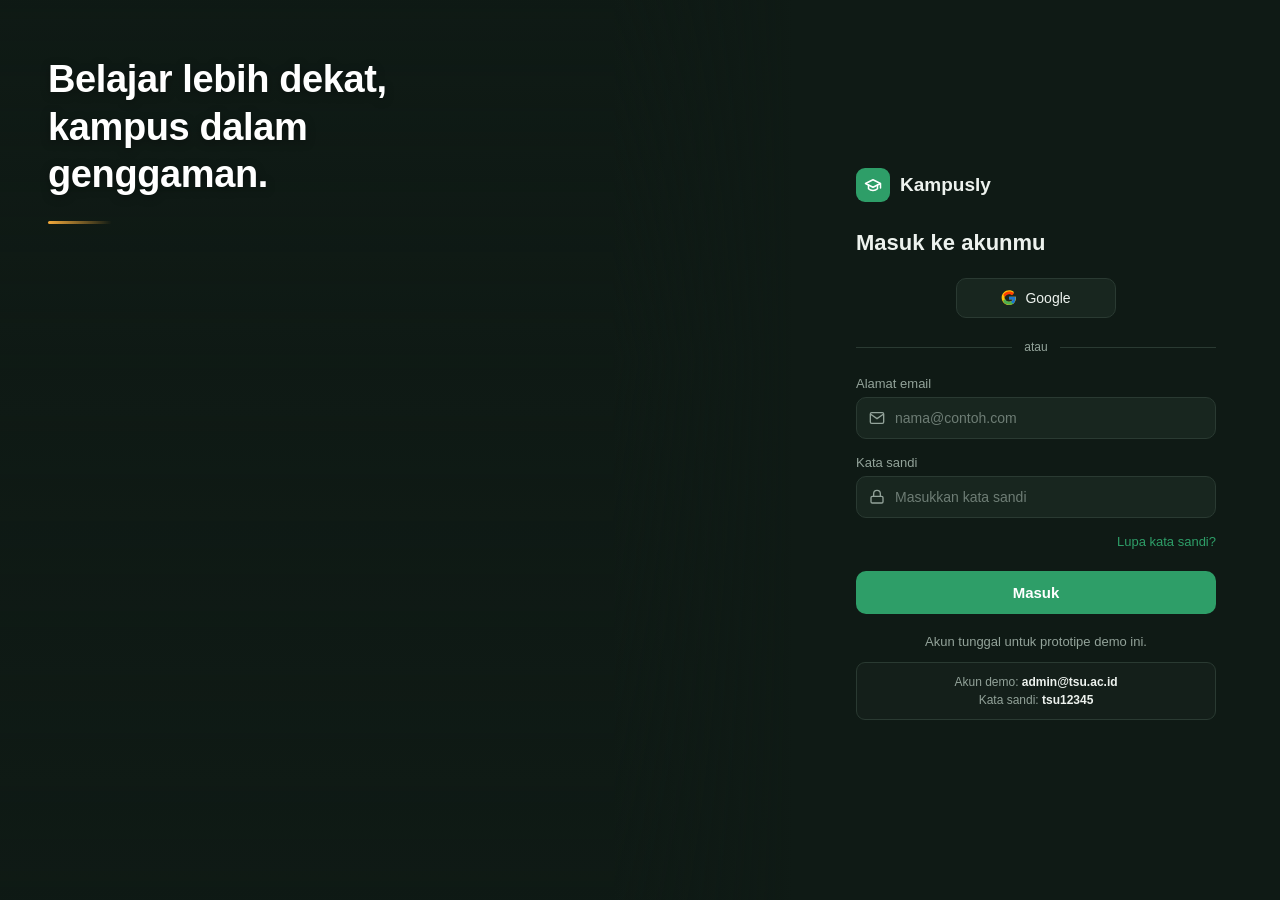
==== persuratan-baru/index.html @ 0b7416fa "Tambah folder persuratan-baru: Dashboard dan Upload Surat - Upload Surat (dulu Penomoran) - Dashboar" ====
<!DOCTYPE html>
<html lang="id">
<head>
<meta charset="UTF-8">
<meta name="viewport" content="width=device-width, initial-scale=1.0">
<title>Masuk ke Kampusly | TSU</title>
<style>
  :root {
    --forest: #2E9E68;
    --forest-dark: #1F7A4D;
    --dark-bg: #0F1A15;
    --dark-surface: #18261F;
    --dark-line: #2A3A32;
    --cream: #F1EFE9;
    --ink: #EDF2EE;
    --ink-soft: #93A39A;
    --amber: #F2A93B;
    --ease-out: cubic-bezier(0.22, 1, 0.36, 1);
  }

  * { box-sizing: border-box; }

  /* ============================================================
     KEYFRAMES
     ============================================================ */
  @keyframes fadeUp {
    from { opacity: 0; transform: translate3d(0, 22px, 0); }
    to   { opacity: 1; transform: translate3d(0, 0, 0); }
  }
  @keyframes fadeIn {
    from { opacity: 0; } to { opacity: 1; }
  }
  @keyframes floatUp {
    0%   { transform: translate3d(0, 0, 0) scale(.5);      opacity: 0; }
    12%  { opacity: .85; }
    85%  { opacity: .35; }
    100% { transform: translate3d(40px, -110vh, 0) scale(1.15); opacity: 0; }
  }
  @keyframes growLine {
    from { width: 0;    opacity: 0; }
    to   { width: 64px; opacity: 1; }
  }
  @keyframes lineGrow {
    from { transform: scaleX(0); }
    to   { transform: scaleX(1); }
  }
  @keyframes pulseRing {
    0%   { box-shadow: 0 0 0 0 rgba(46,158,104,.45); }
    70%  { box-shadow: 0 0 0 12px rgba(46,158,104,0); }
    100% { box-shadow: 0 0 0 0 rgba(46,158,104,0); }
  }
  @keyframes shine {
    0%   { transform: translateX(-160%) skewX(-20deg); }
    55%  { transform: translateX(340%)  skewX(-20deg); }
    100% { transform: translateX(340%)  skewX(-20deg); }
  }
  @keyframes rippleAnim {
    to { transform: scale(2.6); opacity: 0; }
  }
  @keyframes spin { to { transform: rotate(360deg); } }
  @keyframes wiggle {
    0%, 100% { transform: rotate(0) scale(1); }
    30%      { transform: rotate(-9deg) scale(1.12); }
    65%      { transform: rotate(9deg)  scale(1.12); }
  }

  body {
    margin: 0;
    font-family: 'Segoe UI', 'Inter', -apple-system, BlinkMacSystemFont, sans-serif;
    background: var(--dark-bg);
    color: var(--ink);
    overflow-x: hidden;
  }

  .page {
    min-height: 100vh;
    display: flex;
    align-items: stretch;
  }

  /* ---------- LEFT: Video Panel ---------- */
  .story {
    flex: 1.8;
    position: relative;
    overflow: hidden;
    display: none;
  }

  @media (min-width: 900px) {
    .story {
      display: flex;
      flex-direction: column;
      animation: fadeIn 1.1s ease both;
    }
  }

  .story-photo {
    position: absolute;
    inset: 0;
    width: 100%;
    height: 100%;
    object-fit: cover;
    object-position: center center;
    z-index: 0;
    will-change: transform;
  }

  .story-overlay {
    position: absolute;
    inset: 0;
    background: linear-gradient(180deg,
      rgba(15,26,21,0.55) 0%,
      rgba(15,26,21,0.15) 40%,
      rgba(15,26,21,0.55) 100%);
    z-index: 1;
  }

  /* Transisi ke warna gelap */
  .story::after {
    content: "";
    position: absolute;
    top: 0;
    right: -1px;
    bottom: 0;
    width: 180px;
    background: linear-gradient(90deg, transparent, var(--dark-bg));
    z-index: 4;
    pointer-events: none;
  }

  .particles {
    position: absolute;
    inset: 0;
    z-index: 2;
    pointer-events: none;
    overflow: hidden;
  }
  .particles span {
    position: absolute;
    bottom: -12%;
    width: 8px;
    height: 8px;
    border-radius: 50%;
    background: rgba(255, 255, 255, 0.55);
    filter: blur(0.4px);
    animation: floatUp linear infinite;
    will-change: transform, opacity;
  }
  .particles span:nth-child(1) { left: 8%;  width: 6px;  height: 6px;  animation-duration: 15s; animation-delay: 0s;    }
  .particles span:nth-child(2) { left: 24%; width: 10px; height: 10px; background: rgba(242,169,59,.55); animation-duration: 19s; animation-delay: 2.5s; }
  .particles span:nth-child(3) { left: 41%; width: 5px;  height: 5px;  animation-duration: 13s; animation-delay: 5s;    }
  .particles span:nth-child(4) { left: 58%; width: 9px;  height: 9px;  background: rgba(160,220,180,.6);  animation-duration: 21s; animation-delay: 1.2s; }
  .particles span:nth-child(5) { left: 76%; width: 6px;  height: 6px;  animation-duration: 17s; animation-delay: 7s;    }
  .particles span:nth-child(6) { left: 90%; width: 12px; height: 12px; background: rgba(255,255,255,.35); animation-duration: 23s; animation-delay: 3.6s; }

  .story h1 {
    position: relative;
    z-index: 3;
    font-size: clamp(28px, 3vw, 38px);
    line-height: 1.25;
    max-width: 380px;
    font-weight: 600;
    letter-spacing: -0.01em;
    color: #ffffff;
    text-shadow: 0 2px 10px rgba(0,0,0,0.35);
    margin: 56px 0 0 48px;
    animation: fadeUp .9s var(--ease-out) .35s both;
  }
  .story h1::after {
    content: "";
    display: block;
    height: 3px;
    width: 0;
    margin-top: 22px;
    border-radius: 3px;
    background: linear-gradient(90deg, var(--amber), rgba(242,169,59,0));
    animation: growLine .9s var(--ease-out) .95s both;
  }

  /* ---------- RIGHT: Auth Panel (GELAP) ---------- */
  .auth {
    flex: 1;
    display: flex;
    align-items: center;
    justify-content: center;
    padding: 40px 24px;
    position: relative;
    z-index: 5;
    background: var(--dark-bg);
  }

  .auth-card {
    width: 100%;
    max-width: 360px;
  }

  .brand, h2, .sso-row, .divider, .field,
  .row-between, .btn-primary, .signup, .terms, .copyright {
    animation: fadeUp .7s var(--ease-out) both;
  }

  .brand      { animation-delay: .05s; }
  h2          { animation-delay: .15s; }
  .sso-row    { animation-delay: .25s; }
  .divider    { animation-delay: .35s; }
  .field:nth-child(1) { animation-delay: .45s; }
  .field:nth-child(2) { animation-delay: .55s; }
  .row-between{ animation-delay: .65s; }
  .btn-primary{ animation-delay: .75s; }
  .signup     { animation-delay: .85s; }

  .brand {
    display: flex;
    align-items: center;
    gap: 10px;
    margin-bottom: 28px;
  }

  .brand-mark {
    position: relative;
    width: 34px;
    height: 34px;
    border-radius: 9px;
    background: var(--forest);
    display: flex;
    align-items: center;
    justify-content: center;
    transition: transform .25s var(--ease-out), background .25s ease;
  }
  .brand-mark:hover { transform: rotate(-6deg) scale(1.06); }
  .brand-mark::after {
    content: "";
    position: absolute;
    inset: 0;
    border-radius: 9px;
    animation: pulseRing 2.8s ease-out infinite;
  }
  .brand-mark svg { width: 18px; height: 18px; }

  .brand-name {
    font-size: 19px;
    font-weight: 700;
    color: var(--ink);
  }

  h2 {
    font-size: 22px;
    font-weight: 600;
    margin: 0 0 22px 0;
    color: var(--ink);
  }

  .sso-row {
    display: flex;
    justify-content: center;
    gap: 10px;
    margin-bottom: 22px;
  }

  .sso-row .sso-btn {
    flex: 0 0 auto;
    min-width: 160px;
  }

  .sso-btn {
    position: relative;
    overflow: hidden;
    flex: 1;
    display: flex;
    align-items: center;
    justify-content: center;
    gap: 8px;
    padding: 11px 10px;
    border: 1px solid var(--dark-line);
    border-radius: 10px;
    background: var(--dark-surface);
    font-size: 14px;
    font-weight: 500;
    color: var(--ink);
    cursor: pointer;
    transition: border-color .2s ease, box-shadow .25s ease, transform .12s ease, background .2s ease;
  }
  .sso-btn:hover {
    border-color: var(--forest);
    background: #1E2E26;
    box-shadow: 0 6px 16px -8px rgba(46,158,104,.5);
    transform: translateY(-1px);
  }
  .sso-btn:active { transform: scale(0.98); }
  .sso-btn svg { width: 16px; height: 16px; flex-shrink: 0; }
  .sso-btn:hover svg { animation: wiggle .55s ease; }
  .sso-btn .ripple { background: rgba(46,158,104,.22); }

  .divider {
    display: flex;
    align-items: center;
    gap: 12px;
    margin: 4px 0 22px 0;
    color: var(--ink-soft);
    font-size: 12px;
  }
  .divider::before, .divider::after {
    content: "";
    flex: 1;
    height: 1px;
    background: var(--dark-line);
    transform: scaleX(0);
    animation: lineGrow .9s var(--ease-out) .55s forwards;
  }
  .divider::before { transform-origin: right center; }
  .divider::after  { transform-origin: left center;  }

  label {
    display: block;
    font-size: 13px;
    font-weight: 500;
    color: var(--ink-soft);
    margin-bottom: 6px;
    transition: color .2s ease, transform .2s ease;
  }

  .field { margin-bottom: 16px; }
  .field:focus-within label {
    color: var(--forest);
    transform: translateX(2px);
  }

  .input-wrap { position: relative; }

  .input-wrap svg {
    position: absolute;
    left: 13px;
    top: 50%;
    transform: translateY(-50%);
    width: 16px;
    height: 16px;
    color: var(--ink-soft);
    transition: color .2s ease, transform .25s var(--ease-out);
    pointer-events: none;
  }
  .input-wrap:focus-within svg {
    color: var(--forest);
    transform: translateY(-50%) scale(1.15);
  }

  input[type="email"],
  input[type="password"] {
    width: 100%;
    padding: 12px 14px 12px 38px;
    border: 1px solid var(--dark-line);
    border-radius: 10px;
    font-size: 14px;
    background: var(--dark-surface);
    color: var(--ink);
    outline: none;
    transition: border-color .2s ease, box-shadow .25s ease, background .2s ease;
  }

  input::placeholder { color: #6E7D75; transition: opacity .2s ease, transform .2s ease; }
  input:focus::placeholder { opacity: .55; }

  input:focus {
    border-color: var(--forest);
    box-shadow: 0 0 0 3px rgba(46, 158, 104, 0.22);
    background: #1E2E26;
  }

  .row-between {
    display: flex;
    justify-content: flex-end;
    margin-bottom: 22px;
  }

  .link {
    position: relative;
    font-size: 13px;
    color: var(--forest);
    text-decoration: none;
    font-weight: 500;
    transition: color .2s ease;
  }
  .link::after {
    content: "";
    position: absolute;
    left: 0; bottom: -2px;
    width: 100%; height: 1px;
    background: currentColor;
    transform: scaleX(0);
    transform-origin: right center;
    transition: transform .3s var(--ease-out);
  }
  .link:hover::after {
    transform: scaleX(1);
    transform-origin: left center;
  }
  .link:hover { color: #4CC98A; }

  .btn-primary {
    position: relative;
    overflow: hidden;
    width: 100%;
    padding: 13px;
    border: none;
    border-radius: 10px;
    background: var(--forest);
    color: #fff;
    font-size: 15px;
    font-weight: 600;
    cursor: pointer;
    display: flex;
    align-items: center;
    justify-content: center;
    gap: 8px;
    transition: background .2s ease, transform .12s ease, box-shadow .25s ease;
  }
  .btn-primary:hover {
    background: #3CB878;
    box-shadow: 0 10px 22px -12px rgba(46, 158, 104, .9);
    transform: translateY(-1px);
  }
  .btn-primary:active { transform: scale(0.99); }

  .btn-primary::after {
    content: "";
    position: absolute;
    top: 0; left: 0;
    width: 40%;
    height: 100%;
    background: linear-gradient(100deg, transparent, rgba(255,255,255,.25), transparent);
    transform: translateX(-160%) skewX(-20deg);
    animation: shine 4s ease-in-out infinite;
    pointer-events: none;
  }

  .btn-label { transition: opacity .2s ease; }

  .spinner {
    display: none;
    width: 16px;
    height: 16px;
    border-radius: 50%;
    border: 2px solid rgba(255,255,255,.35);
    border-top-color: #fff;
  }
  .btn-primary.loading { pointer-events: none; }
  .btn-primary.loading .spinner {
    display: block;
    animation: spin .7s linear infinite;
  }
  .btn-primary.loading .btn-label { opacity: .75; }

  .ripple {
    position: absolute;
    border-radius: 50%;
    background: rgba(255,255,255,.4);
    transform: scale(0);
    animation: rippleAnim .65s ease-out forwards;
    pointer-events: none;
  }

  .signup {
    text-align: center;
    font-size: 13px;
    color: var(--ink-soft);
    margin-top: 20px;
  }
  .signup a {
    position: relative;
    color: var(--forest);
    font-weight: 600;
    text-decoration: none;
  }
  .signup a::after {
    content: "";
    position: absolute;
    left: 0; bottom: -2px;
    width: 100%; height: 1.5px;
    background: currentColor;
    transform: scaleX(0);
    transform-origin: right center;
    transition: transform .3s var(--ease-out);
  }
  .signup a:hover::after {
    transform: scaleX(1);
    transform-origin: left center;
  }
  .signup a:hover { color: #4CC98A; }

  .terms {
    text-align: center;
    font-size: 11.5px;
    color: var(--ink-soft);
    margin-top: 14px;
    line-height: 1.5;
  }
  .terms a { color: var(--ink-soft); text-decoration: underline; }

  .copyright {
    text-align: center;
    font-size: 11px;
    color: #4E5C55;
    margin-top: 26px;
  }

  .login-message {
    display: none;
    margin: 0 0 14px;
    padding: 10px 12px;
    border: 1px solid rgba(239, 68, 68, .35);
    border-radius: 8px;
    background: rgba(239, 68, 68, .09);
    color: #ff9b9b;
    font-size: 12.5px;
    line-height: 1.45;
  }
  .login-message.show { display: block; }
  .login-message.success {
    border-color: rgba(46, 158, 104, .4);
    background: rgba(46, 158, 104, .1);
    color: #7de0ad;
  }
  .demo-account {
    margin-top: 12px;
    padding: 10px 12px;
    border: 1px solid var(--dark-line);
    border-radius: 9px;
    background: rgba(255,255,255,.025);
    font-size: 12px;
  }
  .demo-account strong { color: var(--ink); font-weight: 600; }

  @media (prefers-reduced-motion: reduce) {
    *, *::before, *::after {
      animation-duration: .001ms !important;
      animation-iteration-count: 1 !important;
      transition-duration: .001ms !important;
    }
  }
</style>
</head>
<body>
  <div class="page">

    <!-- LEFT PANEL -->
    <div class="story">
      <video class="story-photo" autoplay loop muted playsinline>
        <source src="vidssave.com%20MINI%20COMPRO%20TSU%201080P.mp4" type="video/mp4">
        Browser Anda tidak mendukung tag video.
      </video>
      
      <div class="story-overlay"></div>

      <div class="particles" aria-hidden="true">
        <span></span><span></span><span></span>
        <span></span><span></span><span></span>
      </div>

      <h1>Belajar lebih dekat, kampus dalam genggaman.</h1>
    </div>

    <!-- RIGHT PANEL -->
    <div class="auth">
      <div class="auth-card">
        <div class="brand">
          <div class="brand-mark">
            <svg viewBox="0 0 24 24" fill="none" stroke="#fff" stroke-width="2" stroke-linecap="round" stroke-linejoin="round">
              <path d="M22 10v6M2 10l10-5 10 5-10 5z"/>
              <path d="M6 12v5c3 3 9 3 12 0v-5"/>
            </svg>
          </div>
          <span class="brand-name">Kampusly</span>
        </div>

        <h2>Masuk ke akunmu</h2>

        <div class="sso-row">
          <button class="sso-btn" type="button">
            <svg viewBox="0 0 48 48"><path fill="#FFC107" d="M43.6 20.5H42V20H24v8h11.3C33.9 32.4 29.4 35.5 24 35.5 16.5 35.5 10.5 29.5 10.5 22S16.5 8.5 24 8.5c3.6 0 6.8 1.4 9.3 3.6l5.7-5.7C35.6 3 30.1 1 24 1 11.8 1 2 10.8 2 23s9.8 22 22 22c11.3 0 21-8.2 21-22 0-1.5-.2-2.5-.4-3.5z"/><path fill="#FF3D00" d="M6.3 14.7l6.6 4.8C14.6 15.8 19 12.5 24 12.5c3.6 0 6.8 1.4 9.3 3.6l5.7-5.7C35.6 6.5 30.1 4.5 24 4.5c-7.4 0-13.8 4.1-17.1 10.2z"/><path fill="#4CAF50" d="M24 44.5c6 0 11.3-2 15-5.6l-6.9-5.7c-2 1.5-4.7 2.3-8.1 2.3-5.3 0-9.8-3.6-11.3-8.5l-6.7 5.2C9.2 39.8 16 44.5 24 44.5z"/><path fill="#1976D2" d="M43.6 20.5H24v8h11.3c-.9 2.9-2.9 5.1-5.4 6.7l6.9 5.7C41 37.5 44 30.9 44 23c0-1.5-.2-2.5-.4-2.5z"/></svg>
            Google
          </button>
        </div>

        <div class="divider">atau</div>

        <p id="loginMessage" class="login-message" role="alert" aria-live="polite"></p>

        <form novalidate>
          <div class="field">
            <label for="email">Alamat email</label>
            <div class="input-wrap">
              <svg viewBox="0 0 24 24" fill="none" stroke="currentColor" stroke-width="2"><rect x="2" y="4" width="20" height="16" rx="2"/><path d="M22 6l-10 7L2 6"/></svg>
              <input type="email" id="email" placeholder="nama@contoh.com" autocomplete="email">
            </div>
          </div>

          <div class="field">
            <label for="password">Kata sandi</label>
            <div class="input-wrap">
              <svg viewBox="0 0 24 24" fill="none" stroke="currentColor" stroke-width="2"><rect x="3" y="11" width="18" height="10" rx="2"/><path d="M7 11V7a5 5 0 0110 0v4"/></svg>
              <input type="password" id="password" placeholder="Masukkan kata sandi" autocomplete="current-password">
            </div>
          </div>

          <div class="row-between">
            <a href="#" class="link">Lupa kata sandi?</a>
          </div>

          <button class="btn-primary" type="submit">
            <span class="btn-label">Masuk</span>
            <span class="spinner" aria-hidden="true"></span>
          </button>
        </form>

        <p class="signup">Akun tunggal untuk prototipe demo ini.</p>
        <p class="terms demo-account">Akun demo: <strong>admin@tsu.ac.id</strong><br>Kata sandi: <strong>tsu12345</strong></p>

      </div>
    </div>

  </div>

<script>
  (function () {
    const SESSION_KEY = 'kampuslyCurrentUser';
    const DEMO_EMAIL = 'admin@tsu.ac.id';
    const DEMO_PASSWORD = 'tsu12345';
    const form = document.querySelector('form');
    const submitBtn = form.querySelector('.btn-primary');
    const message = document.getElementById('loginMessage');

    function showMessage(text, type) {
      message.textContent = text;
      message.className = 'login-message show' + (type === 'success' ? ' success' : '');
    }

    // Jika sesi demo masih aktif, langsung buka dashboard.
    try {
      if (sessionStorage.getItem(SESSION_KEY)) {
        window.location.replace('dashboard.html');
        return;
      }
    } catch (error) {
      showMessage('Penyimpanan sesi browser tidak tersedia. Coba buka proyek lewat server lokal.', 'error');
    }

    document.querySelectorAll('.btn-primary, .sso-btn').forEach(function (btn) {
      btn.addEventListener('click', function (e) {
        const rect = btn.getBoundingClientRect();
        const size = Math.max(rect.width, rect.height);
        const ripple = document.createElement('span');
        ripple.className = 'ripple';
        ripple.style.width = ripple.style.height = size + 'px';
        ripple.style.left = (e.clientX - rect.left - size / 2) + 'px';
        ripple.style.top = (e.clientY - rect.top - size / 2) + 'px';
        btn.appendChild(ripple);
        setTimeout(function () { ripple.remove(); }, 650);
      });
    });

    form.addEventListener('submit', function (e) {
      e.preventDefault();
      if (submitBtn.classList.contains('loading')) return;

      const email = document.getElementById('email').value.trim().toLowerCase();
      const password = document.getElementById('password').value;
      if (!email || !password) {
        showMessage('Masukkan alamat email dan kata sandi terlebih dahulu.');
        return;
      }
      if (email !== DEMO_EMAIL || password !== DEMO_PASSWORD) {
        showMessage('Email atau kata sandi salah. Gunakan akun demo yang ditampilkan di bawah form.');
        return;
      }

      submitBtn.classList.add('loading');
      showMessage('Login berhasil. Membuka dashboard...', 'success');
      try {
        sessionStorage.setItem(SESSION_KEY, JSON.stringify({
          email: DEMO_EMAIL,
          name: 'Admin TSU'
        }));
      } catch (error) {
        submitBtn.classList.remove('loading');
        showMessage('Sesi tidak dapat disimpan oleh browser. Jalankan lewat localhost atau Live Server.');
        return;
      }

      setTimeout(function () {
        window.location.replace('dashboard.html');
      }, 500);
    });

    document.querySelector('.sso-btn').addEventListener('click', function () {
      showMessage('Login Google belum dihubungkan pada prototipe ini. Gunakan akun demo di bawah form.');
    });
    const forgotLink = document.querySelector('.row-between .link');
    if (forgotLink) forgotLink.addEventListener('click', function (e) {
      e.preventDefault();
      showMessage('Fitur lupa kata sandi belum tersedia pada prototipe demo ini.');
    });
  })();
</script>
</body>
</html>
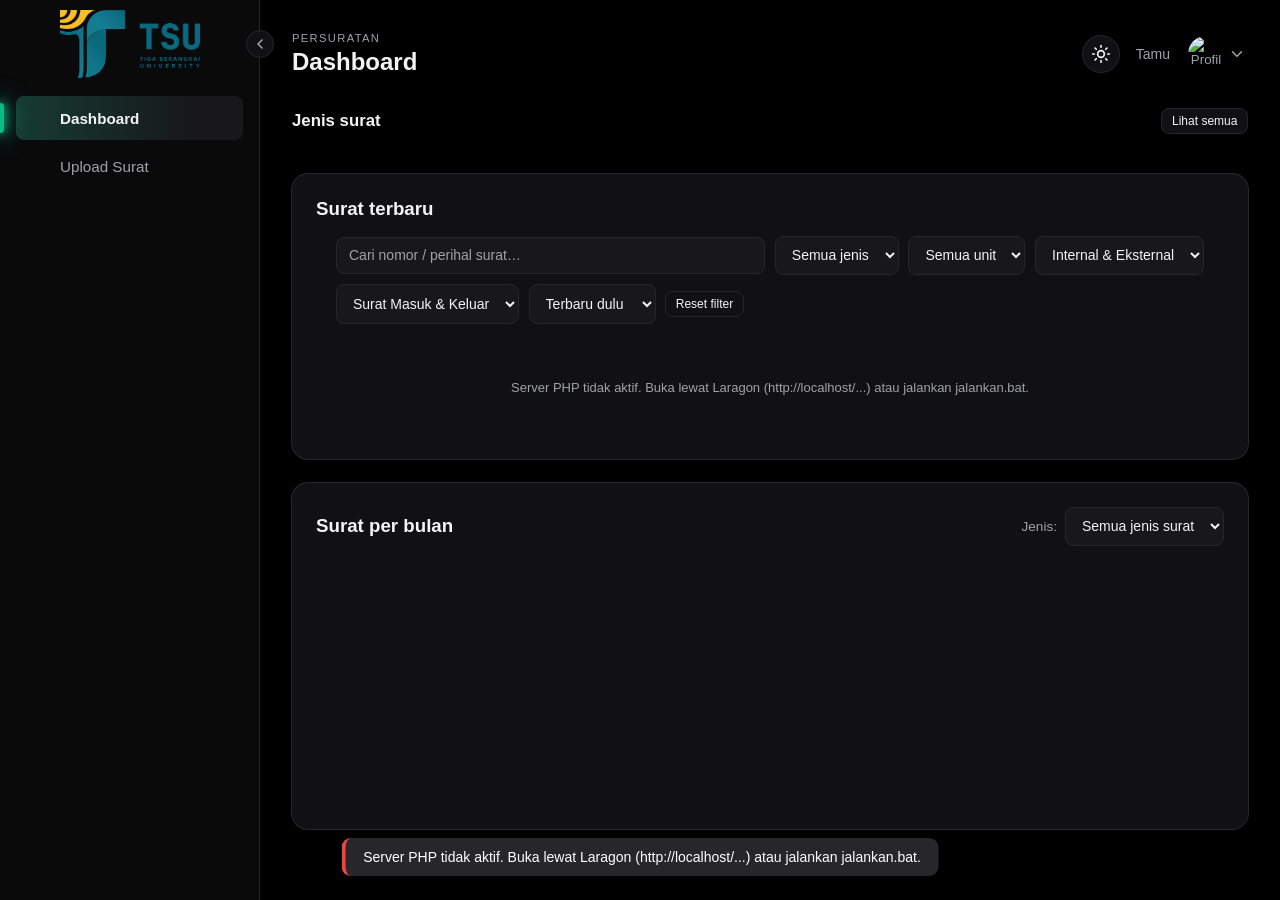
==== commit be5ada36: "Login jadi popup terang: dashboard terbuka tanpa login - Hapus halaman login di awal; index.html men" ====
--- a/persuratan-baru/index.html
+++ b/persuratan-baru/index.html
@@ -1,704 +1,10 @@
 <!DOCTYPE html>
 <html lang="id">
 <head>
-<meta charset="UTF-8">
-<meta name="viewport" content="width=device-width, initial-scale=1.0">
-<title>Masuk ke Kampusly | TSU</title>
-<style>
-  :root {
-    --forest: #2E9E68;
-    --forest-dark: #1F7A4D;
-    --dark-bg: #0F1A15;
-    --dark-surface: #18261F;
-    --dark-line: #2A3A32;
-    --cream: #F1EFE9;
-    --ink: #EDF2EE;
-    --ink-soft: #93A39A;
-    --amber: #F2A93B;
-    --ease-out: cubic-bezier(0.22, 1, 0.36, 1);
-  }
-
-  * { box-sizing: border-box; }
-
-  /* ============================================================
-     KEYFRAMES
-     ============================================================ */
-  @keyframes fadeUp {
-    from { opacity: 0; transform: translate3d(0, 22px, 0); }
-    to   { opacity: 1; transform: translate3d(0, 0, 0); }
-  }
-  @keyframes fadeIn {
-    from { opacity: 0; } to { opacity: 1; }
-  }
-  @keyframes floatUp {
-    0%   { transform: translate3d(0, 0, 0) scale(.5);      opacity: 0; }
-    12%  { opacity: .85; }
-    85%  { opacity: .35; }
-    100% { transform: translate3d(40px, -110vh, 0) scale(1.15); opacity: 0; }
-  }
-  @keyframes growLine {
-    from { width: 0;    opacity: 0; }
-    to   { width: 64px; opacity: 1; }
-  }
-  @keyframes lineGrow {
-    from { transform: scaleX(0); }
-    to   { transform: scaleX(1); }
-  }
-  @keyframes pulseRing {
-    0%   { box-shadow: 0 0 0 0 rgba(46,158,104,.45); }
-    70%  { box-shadow: 0 0 0 12px rgba(46,158,104,0); }
-    100% { box-shadow: 0 0 0 0 rgba(46,158,104,0); }
-  }
-  @keyframes shine {
-    0%   { transform: translateX(-160%) skewX(-20deg); }
-    55%  { transform: translateX(340%)  skewX(-20deg); }
-    100% { transform: translateX(340%)  skewX(-20deg); }
-  }
-  @keyframes rippleAnim {
-    to { transform: scale(2.6); opacity: 0; }
-  }
-  @keyframes spin { to { transform: rotate(360deg); } }
-  @keyframes wiggle {
-    0%, 100% { transform: rotate(0) scale(1); }
-    30%      { transform: rotate(-9deg) scale(1.12); }
-    65%      { transform: rotate(9deg)  scale(1.12); }
-  }
-
-  body {
-    margin: 0;
-    font-family: 'Segoe UI', 'Inter', -apple-system, BlinkMacSystemFont, sans-serif;
-    background: var(--dark-bg);
-    color: var(--ink);
-    overflow-x: hidden;
-  }
-
-  .page {
-    min-height: 100vh;
-    display: flex;
-    align-items: stretch;
-  }
-
-  /* ---------- LEFT: Video Panel ---------- */
-  .story {
-    flex: 1.8;
-    position: relative;
-    overflow: hidden;
-    display: none;
-  }
-
-  @media (min-width: 900px) {
-    .story {
-      display: flex;
-      flex-direction: column;
-      animation: fadeIn 1.1s ease both;
-    }
-  }
-
-  .story-photo {
-    position: absolute;
-    inset: 0;
-    width: 100%;
-    height: 100%;
-    object-fit: cover;
-    object-position: center center;
-    z-index: 0;
-    will-change: transform;
-  }
-
-  .story-overlay {
-    position: absolute;
-    inset: 0;
-    background: linear-gradient(180deg,
-      rgba(15,26,21,0.55) 0%,
-      rgba(15,26,21,0.15) 40%,
-      rgba(15,26,21,0.55) 100%);
-    z-index: 1;
-  }
-
-  /* Transisi ke warna gelap */
-  .story::after {
-    content: "";
-    position: absolute;
-    top: 0;
-    right: -1px;
-    bottom: 0;
-    width: 180px;
-    background: linear-gradient(90deg, transparent, var(--dark-bg));
-    z-index: 4;
-    pointer-events: none;
-  }
-
-  .particles {
-    position: absolute;
-    inset: 0;
-    z-index: 2;
-    pointer-events: none;
-    overflow: hidden;
-  }
-  .particles span {
-    position: absolute;
-    bottom: -12%;
-    width: 8px;
-    height: 8px;
-    border-radius: 50%;
-    background: rgba(255, 255, 255, 0.55);
-    filter: blur(0.4px);
-    animation: floatUp linear infinite;
-    will-change: transform, opacity;
-  }
-  .particles span:nth-child(1) { left: 8%;  width: 6px;  height: 6px;  animation-duration: 15s; animation-delay: 0s;    }
-  .particles span:nth-child(2) { left: 24%; width: 10px; height: 10px; background: rgba(242,169,59,.55); animation-duration: 19s; animation-delay: 2.5s; }
-  .particles span:nth-child(3) { left: 41%; width: 5px;  height: 5px;  animation-duration: 13s; animation-delay: 5s;    }
-  .particles span:nth-child(4) { left: 58%; width: 9px;  height: 9px;  background: rgba(160,220,180,.6);  animation-duration: 21s; animation-delay: 1.2s; }
-  .particles span:nth-child(5) { left: 76%; width: 6px;  height: 6px;  animation-duration: 17s; animation-delay: 7s;    }
-  .particles span:nth-child(6) { left: 90%; width: 12px; height: 12px; background: rgba(255,255,255,.35); animation-duration: 23s; animation-delay: 3.6s; }
-
-  .story h1 {
-    position: relative;
-    z-index: 3;
-    font-size: clamp(28px, 3vw, 38px);
-    line-height: 1.25;
-    max-width: 380px;
-    font-weight: 600;
-    letter-spacing: -0.01em;
-    color: #ffffff;
-    text-shadow: 0 2px 10px rgba(0,0,0,0.35);
-    margin: 56px 0 0 48px;
-    animation: fadeUp .9s var(--ease-out) .35s both;
-  }
-  .story h1::after {
-    content: "";
-    display: block;
-    height: 3px;
-    width: 0;
-    margin-top: 22px;
-    border-radius: 3px;
-    background: linear-gradient(90deg, var(--amber), rgba(242,169,59,0));
-    animation: growLine .9s var(--ease-out) .95s both;
-  }
-
-  /* ---------- RIGHT: Auth Panel (GELAP) ---------- */
-  .auth {
-    flex: 1;
-    display: flex;
-    align-items: center;
-    justify-content: center;
-    padding: 40px 24px;
-    position: relative;
-    z-index: 5;
-    background: var(--dark-bg);
-  }
-
-  .auth-card {
-    width: 100%;
-    max-width: 360px;
-  }
-
-  .brand, h2, .sso-row, .divider, .field,
-  .row-between, .btn-primary, .signup, .terms, .copyright {
-    animation: fadeUp .7s var(--ease-out) both;
-  }
-
-  .brand      { animation-delay: .05s; }
-  h2          { animation-delay: .15s; }
-  .sso-row    { animation-delay: .25s; }
-  .divider    { animation-delay: .35s; }
-  .field:nth-child(1) { animation-delay: .45s; }
-  .field:nth-child(2) { animation-delay: .55s; }
-  .row-between{ animation-delay: .65s; }
-  .btn-primary{ animation-delay: .75s; }
-  .signup     { animation-delay: .85s; }
-
-  .brand {
-    display: flex;
-    align-items: center;
-    gap: 10px;
-    margin-bottom: 28px;
-  }
-
-  .brand-mark {
-    position: relative;
-    width: 34px;
-    height: 34px;
-    border-radius: 9px;
-    background: var(--forest);
-    display: flex;
-    align-items: center;
-    justify-content: center;
-    transition: transform .25s var(--ease-out), background .25s ease;
-  }
-  .brand-mark:hover { transform: rotate(-6deg) scale(1.06); }
-  .brand-mark::after {
-    content: "";
-    position: absolute;
-    inset: 0;
-    border-radius: 9px;
-    animation: pulseRing 2.8s ease-out infinite;
-  }
-  .brand-mark svg { width: 18px; height: 18px; }
-
-  .brand-name {
-    font-size: 19px;
-    font-weight: 700;
-    color: var(--ink);
-  }
-
-  h2 {
-    font-size: 22px;
-    font-weight: 600;
-    margin: 0 0 22px 0;
-    color: var(--ink);
-  }
-
-  .sso-row {
-    display: flex;
-    justify-content: center;
-    gap: 10px;
-    margin-bottom: 22px;
-  }
-
-  .sso-row .sso-btn {
-    flex: 0 0 auto;
-    min-width: 160px;
-  }
-
-  .sso-btn {
-    position: relative;
-    overflow: hidden;
-    flex: 1;
-    display: flex;
-    align-items: center;
-    justify-content: center;
-    gap: 8px;
-    padding: 11px 10px;
-    border: 1px solid var(--dark-line);
-    border-radius: 10px;
-    background: var(--dark-surface);
-    font-size: 14px;
-    font-weight: 500;
-    color: var(--ink);
-    cursor: pointer;
-    transition: border-color .2s ease, box-shadow .25s ease, transform .12s ease, background .2s ease;
-  }
-  .sso-btn:hover {
-    border-color: var(--forest);
-    background: #1E2E26;
-    box-shadow: 0 6px 16px -8px rgba(46,158,104,.5);
-    transform: translateY(-1px);
-  }
-  .sso-btn:active { transform: scale(0.98); }
-  .sso-btn svg { width: 16px; height: 16px; flex-shrink: 0; }
-  .sso-btn:hover svg { animation: wiggle .55s ease; }
-  .sso-btn .ripple { background: rgba(46,158,104,.22); }
-
-  .divider {
-    display: flex;
-    align-items: center;
-    gap: 12px;
-    margin: 4px 0 22px 0;
-    color: var(--ink-soft);
-    font-size: 12px;
-  }
-  .divider::before, .divider::after {
-    content: "";
-    flex: 1;
-    height: 1px;
-    background: var(--dark-line);
-    transform: scaleX(0);
-    animation: lineGrow .9s var(--ease-out) .55s forwards;
-  }
-  .divider::before { transform-origin: right center; }
-  .divider::after  { transform-origin: left center;  }
-
-  label {
-    display: block;
-    font-size: 13px;
-    font-weight: 500;
-    color: var(--ink-soft);
-    margin-bottom: 6px;
-    transition: color .2s ease, transform .2s ease;
-  }
-
-  .field { margin-bottom: 16px; }
-  .field:focus-within label {
-    color: var(--forest);
-    transform: translateX(2px);
-  }
-
-  .input-wrap { position: relative; }
-
-  .input-wrap svg {
-    position: absolute;
-    left: 13px;
-    top: 50%;
-    transform: translateY(-50%);
-    width: 16px;
-    height: 16px;
-    color: var(--ink-soft);
-    transition: color .2s ease, transform .25s var(--ease-out);
-    pointer-events: none;
-  }
-  .input-wrap:focus-within svg {
-    color: var(--forest);
-    transform: translateY(-50%) scale(1.15);
-  }
-
-  input[type="email"],
-  input[type="password"] {
-    width: 100%;
-    padding: 12px 14px 12px 38px;
-    border: 1px solid var(--dark-line);
-    border-radius: 10px;
-    font-size: 14px;
-    background: var(--dark-surface);
-    color: var(--ink);
-    outline: none;
-    transition: border-color .2s ease, box-shadow .25s ease, background .2s ease;
-  }
-
-  input::placeholder { color: #6E7D75; transition: opacity .2s ease, transform .2s ease; }
-  input:focus::placeholder { opacity: .55; }
-
-  input:focus {
-    border-color: var(--forest);
-    box-shadow: 0 0 0 3px rgba(46, 158, 104, 0.22);
-    background: #1E2E26;
-  }
-
-  .row-between {
-    display: flex;
-    justify-content: flex-end;
-    margin-bottom: 22px;
-  }
-
-  .link {
-    position: relative;
-    font-size: 13px;
-    color: var(--forest);
-    text-decoration: none;
-    font-weight: 500;
-    transition: color .2s ease;
-  }
-  .link::after {
-    content: "";
-    position: absolute;
-    left: 0; bottom: -2px;
-    width: 100%; height: 1px;
-    background: currentColor;
-    transform: scaleX(0);
-    transform-origin: right center;
-    transition: transform .3s var(--ease-out);
-  }
-  .link:hover::after {
-    transform: scaleX(1);
-    transform-origin: left center;
-  }
-  .link:hover { color: #4CC98A; }
-
-  .btn-primary {
-    position: relative;
-    overflow: hidden;
-    width: 100%;
-    padding: 13px;
-    border: none;
-    border-radius: 10px;
-    background: var(--forest);
-    color: #fff;
-    font-size: 15px;
-    font-weight: 600;
-    cursor: pointer;
-    display: flex;
-    align-items: center;
-    justify-content: center;
-    gap: 8px;
-    transition: background .2s ease, transform .12s ease, box-shadow .25s ease;
-  }
-  .btn-primary:hover {
-    background: #3CB878;
-    box-shadow: 0 10px 22px -12px rgba(46, 158, 104, .9);
-    transform: translateY(-1px);
-  }
-  .btn-primary:active { transform: scale(0.99); }
-
-  .btn-primary::after {
-    content: "";
-    position: absolute;
-    top: 0; left: 0;
-    width: 40%;
-    height: 100%;
-    background: linear-gradient(100deg, transparent, rgba(255,255,255,.25), transparent);
-    transform: translateX(-160%) skewX(-20deg);
-    animation: shine 4s ease-in-out infinite;
-    pointer-events: none;
-  }
-
-  .btn-label { transition: opacity .2s ease; }
-
-  .spinner {
-    display: none;
-    width: 16px;
-    height: 16px;
-    border-radius: 50%;
-    border: 2px solid rgba(255,255,255,.35);
-    border-top-color: #fff;
-  }
-  .btn-primary.loading { pointer-events: none; }
-  .btn-primary.loading .spinner {
-    display: block;
-    animation: spin .7s linear infinite;
-  }
-  .btn-primary.loading .btn-label { opacity: .75; }
-
-  .ripple {
-    position: absolute;
-    border-radius: 50%;
-    background: rgba(255,255,255,.4);
-    transform: scale(0);
-    animation: rippleAnim .65s ease-out forwards;
-    pointer-events: none;
-  }
-
-  .signup {
-    text-align: center;
-    font-size: 13px;
-    color: var(--ink-soft);
-    margin-top: 20px;
-  }
-  .signup a {
-    position: relative;
-    color: var(--forest);
-    font-weight: 600;
-    text-decoration: none;
-  }
-  .signup a::after {
-    content: "";
-    position: absolute;
-    left: 0; bottom: -2px;
-    width: 100%; height: 1.5px;
-    background: currentColor;
-    transform: scaleX(0);
-    transform-origin: right center;
-    transition: transform .3s var(--ease-out);
-  }
-  .signup a:hover::after {
-    transform: scaleX(1);
-    transform-origin: left center;
-  }
-  .signup a:hover { color: #4CC98A; }
-
-  .terms {
-    text-align: center;
-    font-size: 11.5px;
-    color: var(--ink-soft);
-    margin-top: 14px;
-    line-height: 1.5;
-  }
-  .terms a { color: var(--ink-soft); text-decoration: underline; }
-
-  .copyright {
-    text-align: center;
-    font-size: 11px;
-    color: #4E5C55;
-    margin-top: 26px;
-  }
-
-  .login-message {
-    display: none;
-    margin: 0 0 14px;
-    padding: 10px 12px;
-    border: 1px solid rgba(239, 68, 68, .35);
-    border-radius: 8px;
-    background: rgba(239, 68, 68, .09);
-    color: #ff9b9b;
-    font-size: 12.5px;
-    line-height: 1.45;
-  }
-  .login-message.show { display: block; }
-  .login-message.success {
-    border-color: rgba(46, 158, 104, .4);
-    background: rgba(46, 158, 104, .1);
-    color: #7de0ad;
-  }
-  .demo-account {
-    margin-top: 12px;
-    padding: 10px 12px;
-    border: 1px solid var(--dark-line);
-    border-radius: 9px;
-    background: rgba(255,255,255,.025);
-    font-size: 12px;
-  }
-  .demo-account strong { color: var(--ink); font-weight: 600; }
-
-  @media (prefers-reduced-motion: reduce) {
-    *, *::before, *::after {
-      animation-duration: .001ms !important;
-      animation-iteration-count: 1 !important;
-      transition-duration: .001ms !important;
-    }
-  }
-</style>
+    <meta charset="UTF-8">
+    <meta http-equiv="refresh" content="0; url=dashboard.html">
+    <title>Persuratan TSU</title>
+    <script>window.location.replace('dashboard.html');</script>
 </head>
-<body>
-  <div class="page">
-
-    <!-- LEFT PANEL -->
-    <div class="story">
-      <video class="story-photo" autoplay loop muted playsinline>
-        <source src="vidssave.com%20MINI%20COMPRO%20TSU%201080P.mp4" type="video/mp4">
-        Browser Anda tidak mendukung tag video.
-      </video>
-      
-      <div class="story-overlay"></div>
-
-      <div class="particles" aria-hidden="true">
-        <span></span><span></span><span></span>
-        <span></span><span></span><span></span>
-      </div>
-
-      <h1>Belajar lebih dekat, kampus dalam genggaman.</h1>
-    </div>
-
-    <!-- RIGHT PANEL -->
-    <div class="auth">
-      <div class="auth-card">
-        <div class="brand">
-          <div class="brand-mark">
-            <svg viewBox="0 0 24 24" fill="none" stroke="#fff" stroke-width="2" stroke-linecap="round" stroke-linejoin="round">
-              <path d="M22 10v6M2 10l10-5 10 5-10 5z"/>
-              <path d="M6 12v5c3 3 9 3 12 0v-5"/>
-            </svg>
-          </div>
-          <span class="brand-name">Kampusly</span>
-        </div>
-
-        <h2>Masuk ke akunmu</h2>
-
-        <div class="sso-row">
-          <button class="sso-btn" type="button">
-            <svg viewBox="0 0 48 48"><path fill="#FFC107" d="M43.6 20.5H42V20H24v8h11.3C33.9 32.4 29.4 35.5 24 35.5 16.5 35.5 10.5 29.5 10.5 22S16.5 8.5 24 8.5c3.6 0 6.8 1.4 9.3 3.6l5.7-5.7C35.6 3 30.1 1 24 1 11.8 1 2 10.8 2 23s9.8 22 22 22c11.3 0 21-8.2 21-22 0-1.5-.2-2.5-.4-3.5z"/><path fill="#FF3D00" d="M6.3 14.7l6.6 4.8C14.6 15.8 19 12.5 24 12.5c3.6 0 6.8 1.4 9.3 3.6l5.7-5.7C35.6 6.5 30.1 4.5 24 4.5c-7.4 0-13.8 4.1-17.1 10.2z"/><path fill="#4CAF50" d="M24 44.5c6 0 11.3-2 15-5.6l-6.9-5.7c-2 1.5-4.7 2.3-8.1 2.3-5.3 0-9.8-3.6-11.3-8.5l-6.7 5.2C9.2 39.8 16 44.5 24 44.5z"/><path fill="#1976D2" d="M43.6 20.5H24v8h11.3c-.9 2.9-2.9 5.1-5.4 6.7l6.9 5.7C41 37.5 44 30.9 44 23c0-1.5-.2-2.5-.4-2.5z"/></svg>
-            Google
-          </button>
-        </div>
-
-        <div class="divider">atau</div>
-
-        <p id="loginMessage" class="login-message" role="alert" aria-live="polite"></p>
-
-        <form novalidate>
-          <div class="field">
-            <label for="email">Alamat email</label>
-            <div class="input-wrap">
-              <svg viewBox="0 0 24 24" fill="none" stroke="currentColor" stroke-width="2"><rect x="2" y="4" width="20" height="16" rx="2"/><path d="M22 6l-10 7L2 6"/></svg>
-              <input type="email" id="email" placeholder="nama@contoh.com" autocomplete="email">
-            </div>
-          </div>
-
-          <div class="field">
-            <label for="password">Kata sandi</label>
-            <div class="input-wrap">
-              <svg viewBox="0 0 24 24" fill="none" stroke="currentColor" stroke-width="2"><rect x="3" y="11" width="18" height="10" rx="2"/><path d="M7 11V7a5 5 0 0110 0v4"/></svg>
-              <input type="password" id="password" placeholder="Masukkan kata sandi" autocomplete="current-password">
-            </div>
-          </div>
-
-          <div class="row-between">
-            <a href="#" class="link">Lupa kata sandi?</a>
-          </div>
-
-          <button class="btn-primary" type="submit">
-            <span class="btn-label">Masuk</span>
-            <span class="spinner" aria-hidden="true"></span>
-          </button>
-        </form>
-
-        <p class="signup">Akun tunggal untuk prototipe demo ini.</p>
-        <p class="terms demo-account">Akun demo: <strong>admin@tsu.ac.id</strong><br>Kata sandi: <strong>tsu12345</strong></p>
-
-      </div>
-    </div>
-
-  </div>
-
-<script>
-  (function () {
-    const SESSION_KEY = 'kampuslyCurrentUser';
-    const DEMO_EMAIL = 'admin@tsu.ac.id';
-    const DEMO_PASSWORD = 'tsu12345';
-    const form = document.querySelector('form');
-    const submitBtn = form.querySelector('.btn-primary');
-    const message = document.getElementById('loginMessage');
-
-    function showMessage(text, type) {
-      message.textContent = text;
-      message.className = 'login-message show' + (type === 'success' ? ' success' : '');
-    }
-
-    // Jika sesi demo masih aktif, langsung buka dashboard.
-    try {
-      if (sessionStorage.getItem(SESSION_KEY)) {
-        window.location.replace('dashboard.html');
-        return;
-      }
-    } catch (error) {
-      showMessage('Penyimpanan sesi browser tidak tersedia. Coba buka proyek lewat server lokal.', 'error');
-    }
-
-    document.querySelectorAll('.btn-primary, .sso-btn').forEach(function (btn) {
-      btn.addEventListener('click', function (e) {
-        const rect = btn.getBoundingClientRect();
-        const size = Math.max(rect.width, rect.height);
-        const ripple = document.createElement('span');
-        ripple.className = 'ripple';
-        ripple.style.width = ripple.style.height = size + 'px';
-        ripple.style.left = (e.clientX - rect.left - size / 2) + 'px';
-        ripple.style.top = (e.clientY - rect.top - size / 2) + 'px';
-        btn.appendChild(ripple);
-        setTimeout(function () { ripple.remove(); }, 650);
-      });
-    });
-
-    form.addEventListener('submit', function (e) {
-      e.preventDefault();
-      if (submitBtn.classList.contains('loading')) return;
-
-      const email = document.getElementById('email').value.trim().toLowerCase();
-      const password = document.getElementById('password').value;
-      if (!email || !password) {
-        showMessage('Masukkan alamat email dan kata sandi terlebih dahulu.');
-        return;
-      }
-      if (email !== DEMO_EMAIL || password !== DEMO_PASSWORD) {
-        showMessage('Email atau kata sandi salah. Gunakan akun demo yang ditampilkan di bawah form.');
-        return;
-      }
-
-      submitBtn.classList.add('loading');
-      showMessage('Login berhasil. Membuka dashboard...', 'success');
-      try {
-        sessionStorage.setItem(SESSION_KEY, JSON.stringify({
-          email: DEMO_EMAIL,
-          name: 'Admin TSU'
-        }));
-      } catch (error) {
-        submitBtn.classList.remove('loading');
-        showMessage('Sesi tidak dapat disimpan oleh browser. Jalankan lewat localhost atau Live Server.');
-        return;
-      }
-
-      setTimeout(function () {
-        window.location.replace('dashboard.html');
-      }, 500);
-    });
-
-    document.querySelector('.sso-btn').addEventListener('click', function () {
-      showMessage('Login Google belum dihubungkan pada prototipe ini. Gunakan akun demo di bawah form.');
-    });
-    const forgotLink = document.querySelector('.row-between .link');
-    if (forgotLink) forgotLink.addEventListener('click', function (e) {
-      e.preventDefault();
-      showMessage('Fitur lupa kata sandi belum tersedia pada prototipe demo ini.');
-    });
-  })();
-</script>
-</body>
-</html>+<body><a href="dashboard.html">Buka Dashboard</a></body>
+</html>
